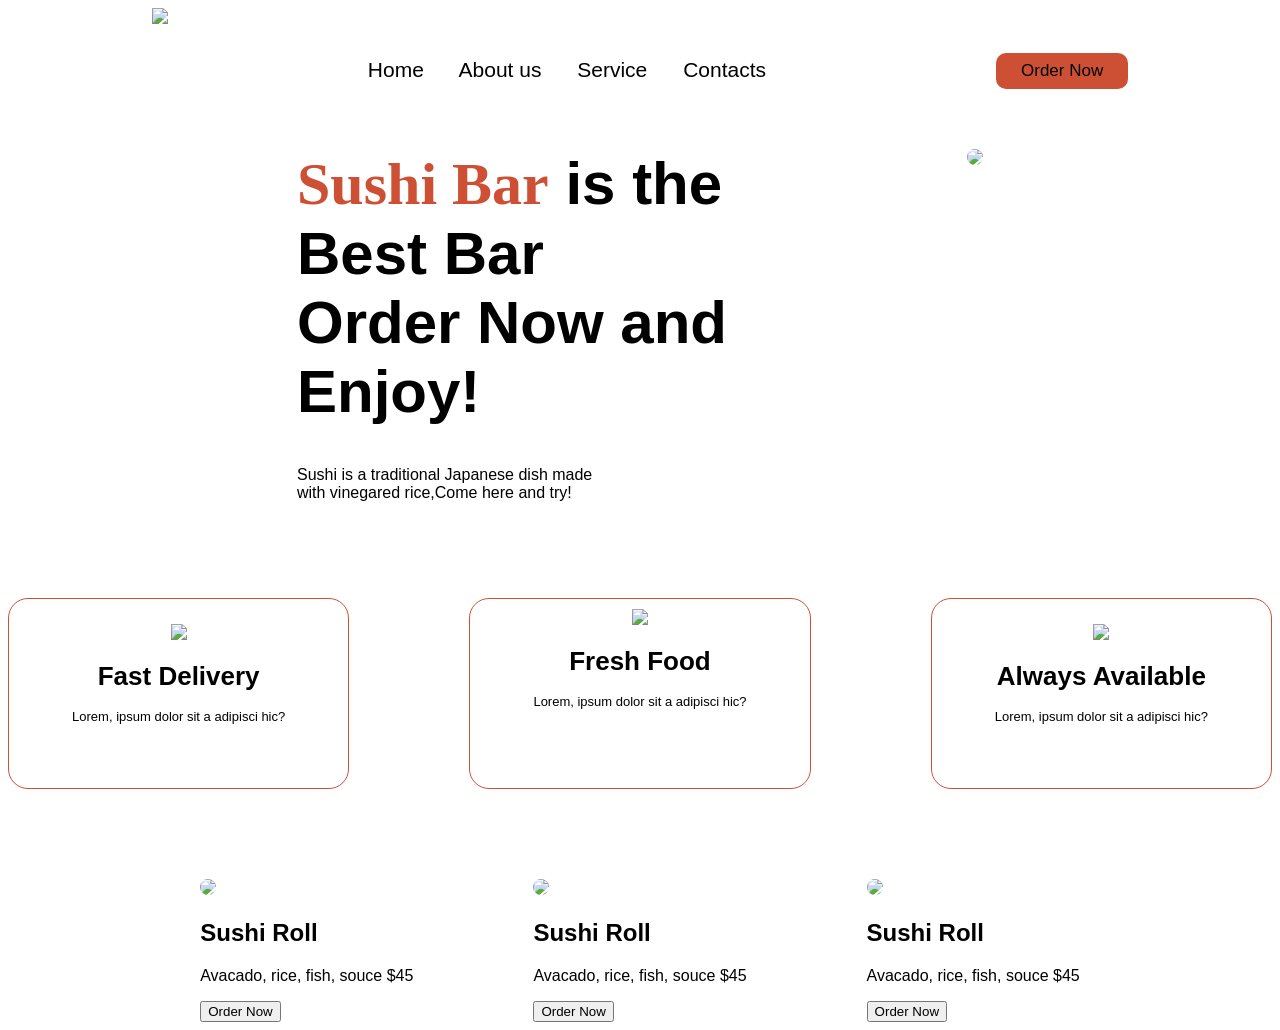
==== index.html @ 6cc700ec "Add files via upload" ====
<!DOCTYPE html>
<html lang="en">
<head>
    <meta charset="UTF-8">
    <meta name="viewport" content="width=device-width, initial-scale=1.0">
    <title>Sushi Bar</title>
    <link rel="stylesheet" href="style.css">
    
</head>
<body>
  <header>
    <div class="div1">
      <img src="images1/i (3).webp" width="150px"> 
    </div>
    <div class="div2">
<a href="#">Home</a>
<a href="#">About us</a>
<a href="#">Service</a>
<a href="#">Contacts</a>
    </div>
    <div class="div3">
    <button>Order Now</button>
    </div>
  </header>
 <main>
  <div>
  <h1 style="font-size: 60px;"><span>Sushi Bar</span> is the<br> Best Bar<br>Order Now and<br> Enjoy!</h1>
  <p>Sushi is a traditional Japanese dish made<br> with vinegared rice,Come here and try!</p>
</div>
  <div>
  <img src="images1/i (15).webp" width="600px">
</div>
</main>
 <div class="cards">
  <div>
  <img src="images1/i (17).webp" width="60px" style="margin-top: 25px;">
  <h1>Fast Delivery</h1>
  <p>Lorem, ipsum dolor sit a adipisci hic?</p>
</div>
<div>
  <img src="images1/i (18).webp" width="60px" style="margin-top: 10px;"> 
  <h1>Fresh Food</h1>
  <p>Lorem, ipsum dolor sit a adipisci hic?</p>
</div>
<div>
  <img src="images1/i (20).webp" width="40px" style="margin-top: 25px;">
  <h1>Always Available</h1>
  <p>Lorem, ipsum dolor sit a adipisci hic?</p>
</div>
</div>
 <div class="menus">
  <div>
    <img src="images1/i (21).webp" width="300px">
    <h2>Sushi Roll</h2>
    <p>Avacado, rice, fish, souce $45</p>
    <button>Order Now</button>
  </div>
  <div>
    <img src="images1/i (22).webp" width="300px">
    <h2>Sushi Roll</h2>
    <p>Avacado, rice, fish, souce $45</p>
    <button>Order Now</button>
  </div>
  <div>
    <img src="images1/i (23).webp" width="300px">
    <h2>Sushi Roll</h2>
    <p>Avacado, rice, fish, souce $45</p>
    <button>Order Now</button>
  </div>
 </div>
</body>
</html>
---- style.css ----
body{
  font-family: "Quicksand", sans-serif;
}
header{
  display: flex;
  justify-content: center;
  gap: 200px;
}
.div2{
  padding-top: 50px;
  font-size: 21px;
}
.div2 a{
  margin-right: 30px;
  text-decoration: none;
  color: black;
}
a{
  font-family: "Quicksand", sans-serif;
}
.div3{
  padding-top: 45px;
}
.div3 button{
  padding: 8px 25px;
  font-family: 'Gill Sans', 'Gill Sans MT', Calibri, 'Trebuchet MS', sans-serif;
  border-radius: 10px;
  border: none;
  font-size: 17px;
  background-color: rgb(206, 80, 52);
  transition: 0.5s;
}
.div3 button:hover{
  transform: translateY(-3px);
  border-radius: 12px;
  background-color: rgb(104, 49, 37);
  color: white;
}
main{
  display: flex;
  justify-content: center;
  gap: 240px;
  margin-top: 20px;
}
main img{
  border-radius: 60px;
  margin-top: 40px;
}
span{
  color:  rgb(206, 80, 52);
  font-family: "Molle", cursive;

}
.cards{
  display: flex;
  margin-top: 80px;
  gap: 120px;
  text-align: center;
  justify-content: center;
}
.cards div{
  border: 1px solid  rgb(206, 80, 52);
  width: 10cm;
  height:5cm;
  border-radius: 20px;
  font-size: 13px;
}
.menus{
  display: flex;
  gap: 120px;
  justify-content: center;
  margin-top: 90px;
}
.menus img{
  border-radius: 30px;
}
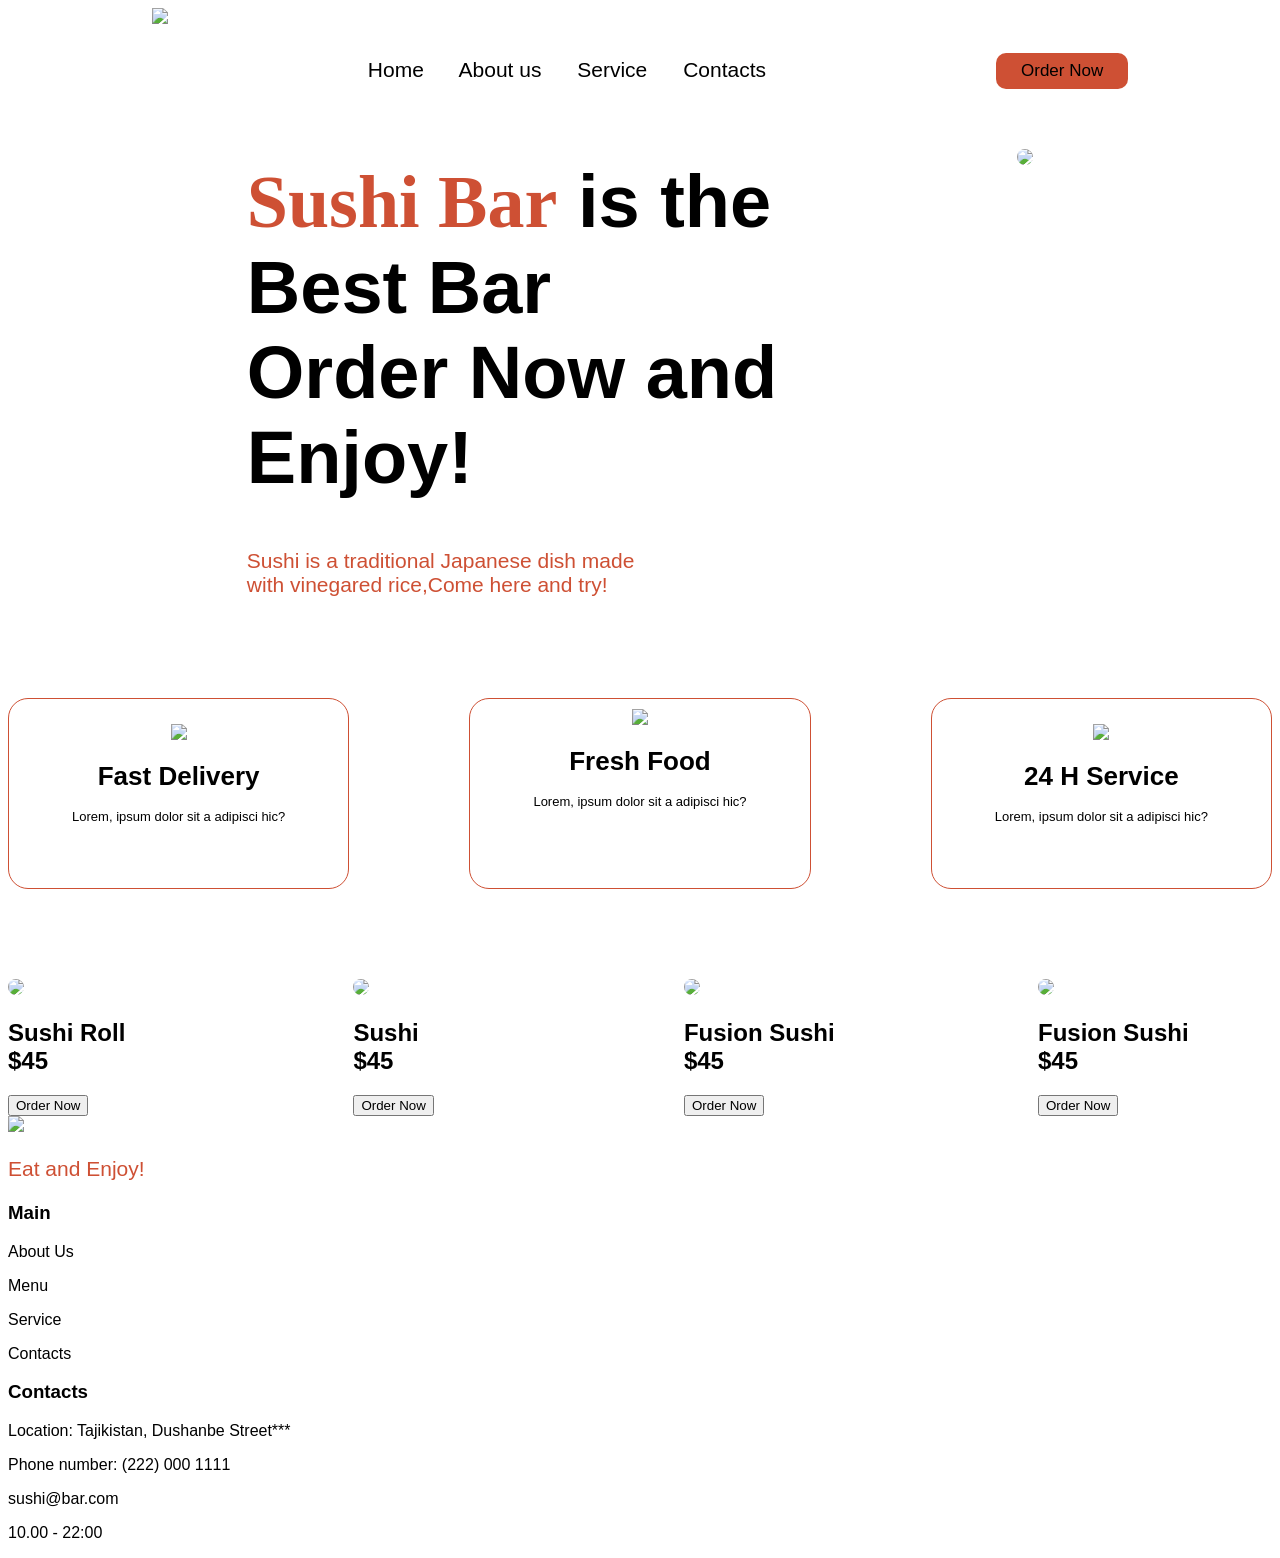
==== commit a78bdf74: "Update index.html" ====
--- a/index.html
+++ b/index.html
@@ -5,18 +5,17 @@
     <meta name="viewport" content="width=device-width, initial-scale=1.0">
     <title>Sushi Bar</title>
     <link rel="stylesheet" href="style.css">
-    
 </head>
 <body>
   <header>
     <div class="div1">
-      <img src="images1/i (3).webp" width="150px"> 
+      <img src="sushilogo.webp" width="150px"> 
     </div>
     <div class="div2">
-<a href="#">Home</a>
-<a href="#">About us</a>
-<a href="#">Service</a>
-<a href="#">Contacts</a>
+<a href="index.html">Home</a>
+<a href="about.html">About us</a>
+<a href="service.html">Service</a>
+<a href="contacts.html">Contacts</a>
     </div>
     <div class="div3">
     <button>Order Now</button>
@@ -24,49 +23,74 @@
   </header>
  <main>
   <div>
-  <h1 style="font-size: 60px;"><span>Sushi Bar</span> is the<br> Best Bar<br>Order Now and<br> Enjoy!</h1>
-  <p>Sushi is a traditional Japanese dish made<br> with vinegared rice,Come here and try!</p>
+  <h1 style="font-size: 74px;"><span>Sushi Bar</span> is the<br> Best Bar<br>Order Now and<br> Enjoy!</h1>
+  <p  style="font-size: 21px; color: rgb(206, 80, 52);">Sushi is a traditional Japanese dish made<br> with vinegared rice,Come here and try!</p>
 </div>
   <div>
-  <img src="images1/i (15).webp" width="600px">
+  <img src="su.webp" width="750px">
 </div>
 </main>
  <div class="cards">
   <div>
-  <img src="images1/i (17).webp" width="60px" style="margin-top: 25px;">
+  <img src="360.jpg" width="110px" style="margin-top: 25px;">
   <h1>Fast Delivery</h1>
   <p>Lorem, ipsum dolor sit a adipisci hic?</p>
 </div>
 <div>
-  <img src="images1/i (18).webp" width="60px" style="margin-top: 10px;"> 
-  <h1>Fresh Food</h1>
+  <img src="food.avif" width="85px" style="margin-top: 10px;"> 
+  <h1>Fresh Food </h1>
   <p>Lorem, ipsum dolor sit a adipisci hic?</p>
 </div>
 <div>
-  <img src="images1/i (20).webp" width="40px" style="margin-top: 25px;">
-  <h1>Always Available</h1>
+  <img src="sevce.webp" width="70px" style="margin-top: 25px;">
+  <h1>24 H Service </h1>
   <p>Lorem, ipsum dolor sit a adipisci hic?</p>
 </div>
 </div>
  <div class="menus">
   <div>
-    <img src="images1/i (21).webp" width="300px">
-    <h2>Sushi Roll</h2>
-    <p>Avacado, rice, fish, souce $45</p>
+    <img src="premium_photo-1668146927669-f2edf6e86f6f.avif" width="300px">
+    <h2>Sushi Roll <span style="color: white;">______</span> $45</h2>
     <button>Order Now</button>
   </div>
   <div>
-    <img src="images1/i (22).webp" width="300px">
-    <h2>Sushi Roll</h2>
-    <p>Avacado, rice, fish, souce $45</p>
+    <img src="premium_photo-1668146932065-d08643791942.avif" width="300px">
+    <h2>Sushi <span style="color: white;">_________</span> $45</h2>
     <button>Order Now</button>
   </div>
   <div>
-    <img src="images1/i (23).webp" width="300px">
-    <h2>Sushi Roll</h2>
-    <p>Avacado, rice, fish, souce $45</p>
+    <img src="Fuji+Sushi+Platter.webp" width="290px">
+    <h2>Fusion Sushi <span style="color: white;">____</span> $45</h2>
+    <button>Order Now</button>
+  </div>
+   <div>
+    <img src="Fuji+Sushi+Platter.webp" width="290px">
+    <h2>Fusion Sushi <span style="color: white;">____</span> $45</h2>
     <button>Order Now</button>
   </div>
  </div>
+ <footer>
+    <div>
+     <img src="sushilogo.webp" width="150px"> 
+     <p style="font-size: 21px; color: rgb(206, 80, 52);">Eat and Enjoy!</p>
+     </div>
+     <div class="cardi">
+        <h3>Main</h3>
+        <p>About Us</p>
+        <p>Menu</p>
+        <p>Service</p>
+        <p>Contacts</p>
+     </div>
+      <div>
+        <h3>Contacts</h3>
+        <p>Location: Tajikistan, Dushanbe Street***</p>
+        <p>Phone number: (222) 000 1111</p>
+        <p>sushi@bar.com</p>
+        <p>10.00 - 22:00</p>
+     </div>
+ </footer>
+  
+  
+</div>
 </body>
-</html>+</html>
